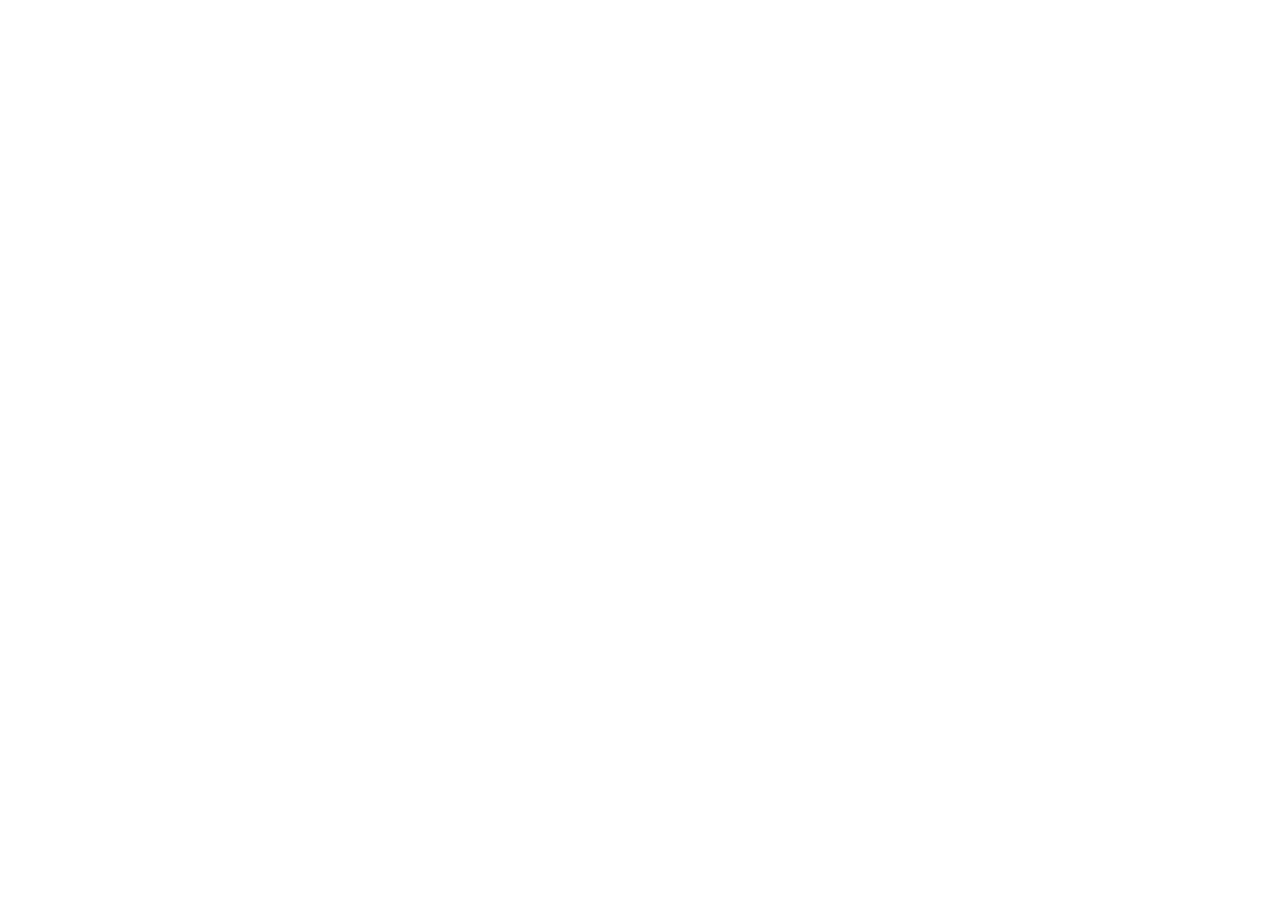
==== index.html @ 9fcc1296 "✨ New Feature:  index criado 👌 IMPROVE: README atualizado" ====
<!DOCTYPE html>
<html lang="pt-br">
<head>
    <meta charset="UTF-8">
    <meta name="viewport" content="width=device-width, initial-scale=1.0">

    <meta name="author" content="João Victor Ribeiro">

    <meta name ="description" content="Portfólio Pessoal do João Victor Ribeiro, 
                desenvolvedor Full Stack especializado em criar experiências 
                digitais incríveis. Conheça meus projetos e entre em contato.">
    
    <meta name="robots" content="index, follow">
   <link rel="icon" type="image/svg+xml" href="./assets/img/favicon.svg">
    <title>Portifolio do João</title>
</head>
<body>
    
</body>
</html>
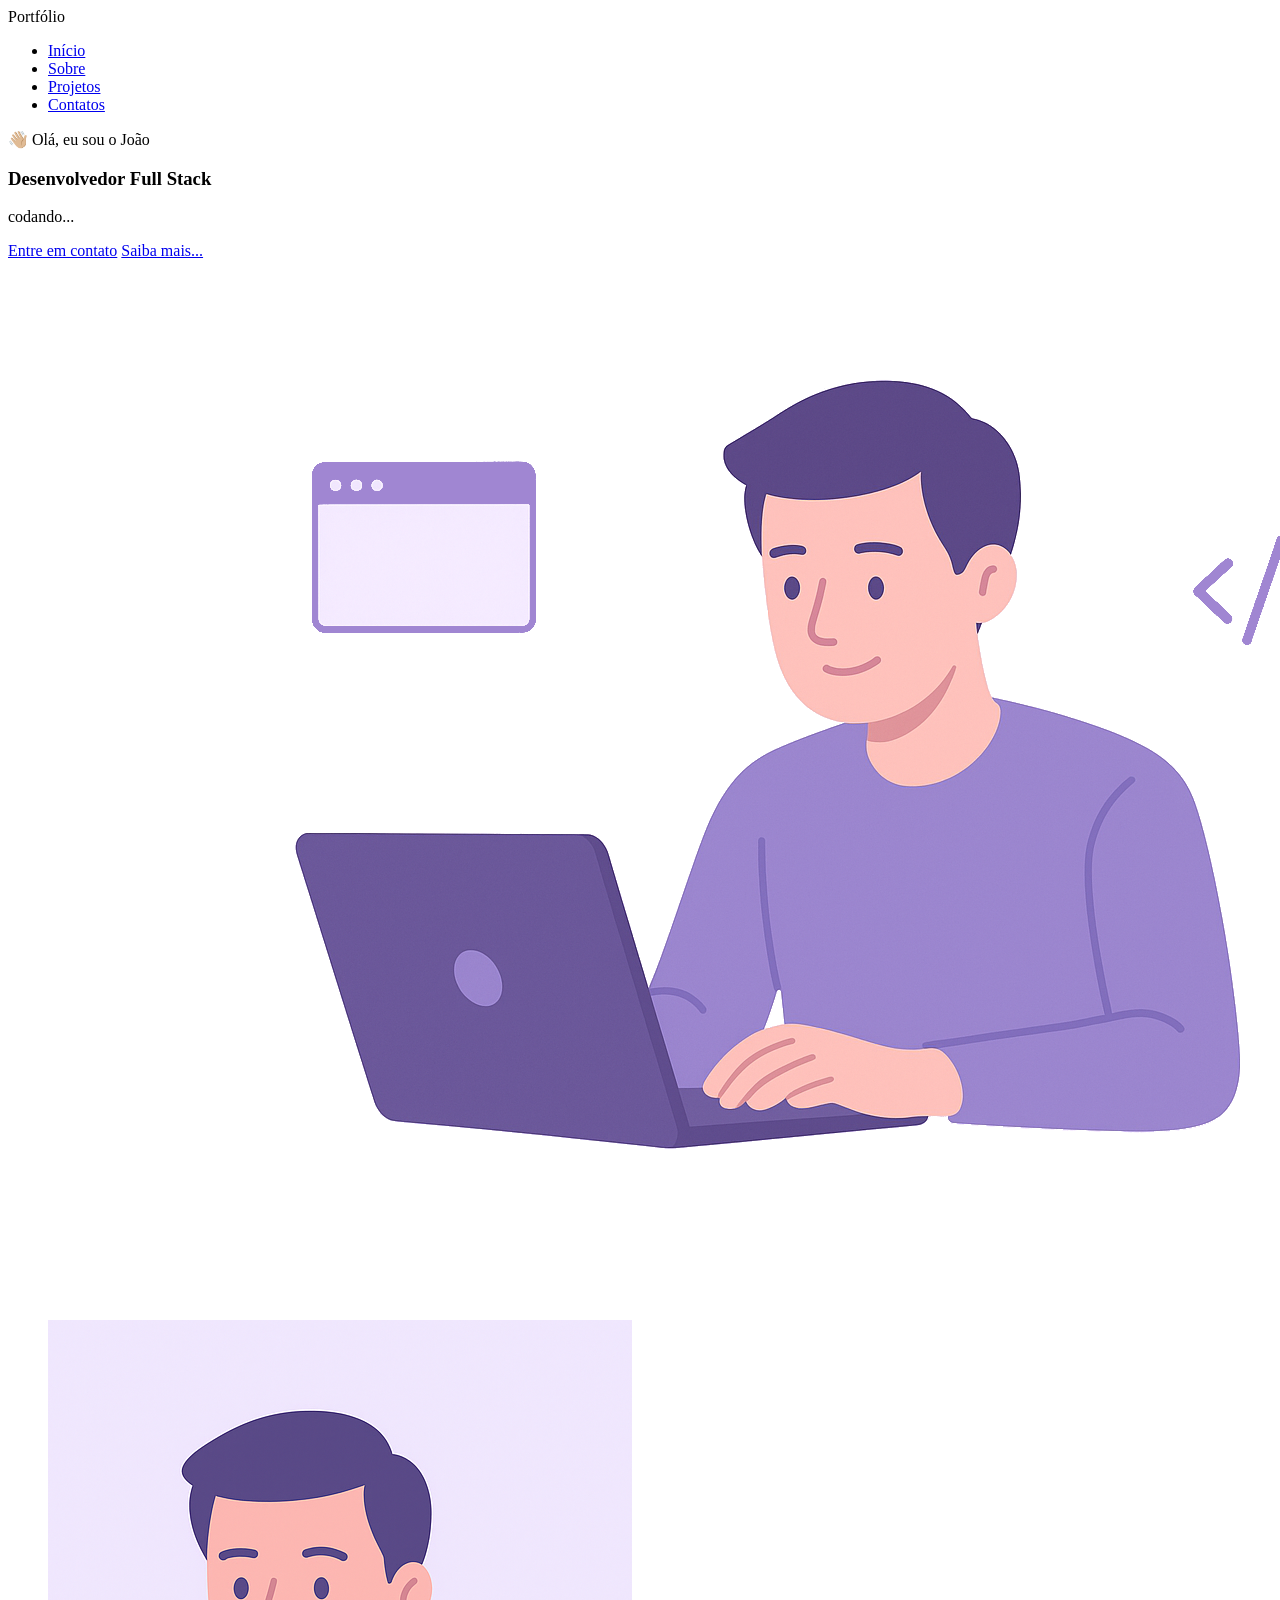
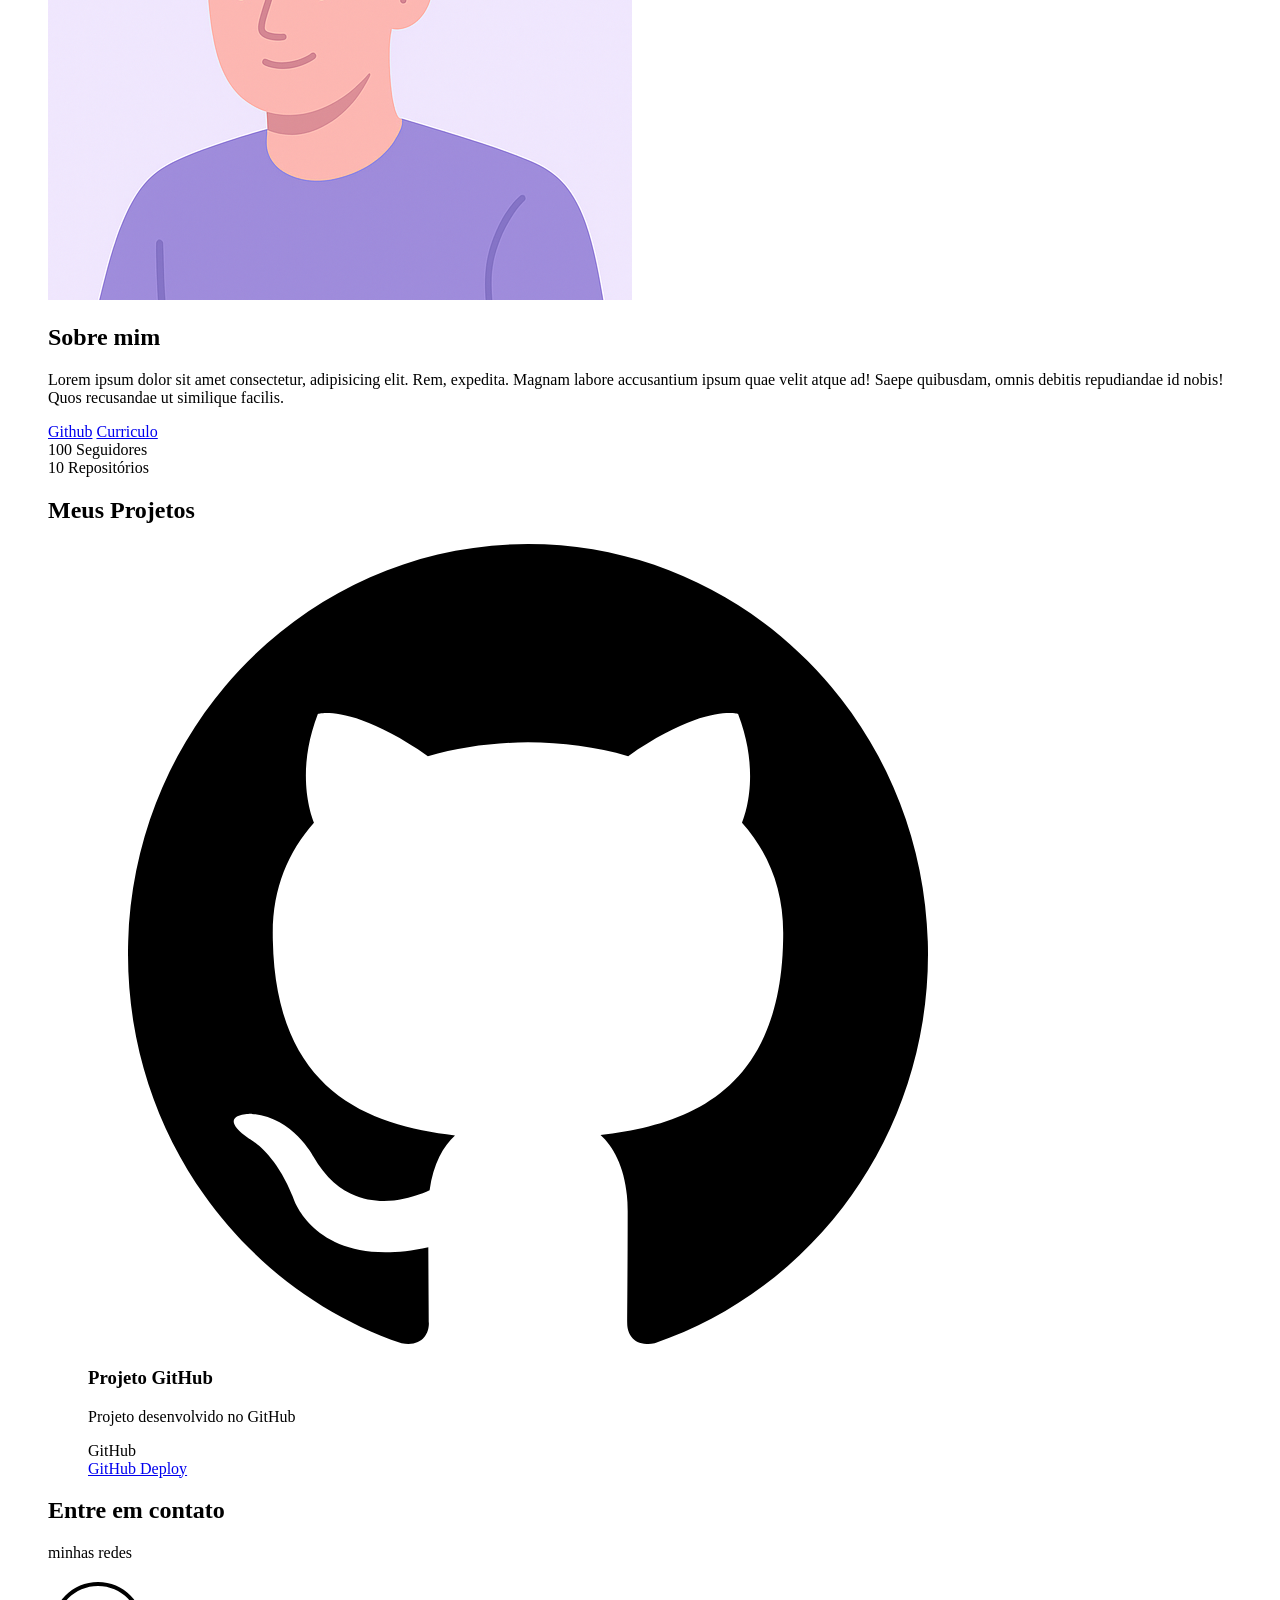
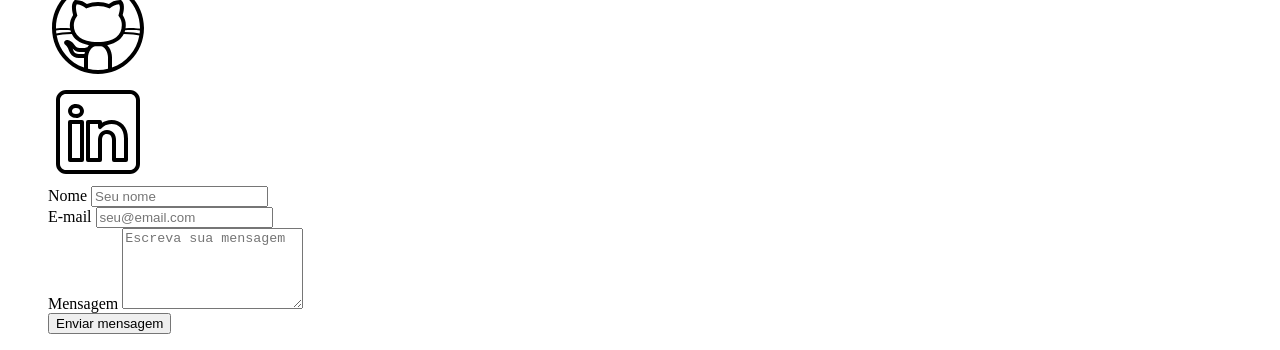
==== commit 49df9f43: ":sparkles: página success criada" ====
--- a/index.html
+++ b/index.html
@@ -1,20 +1,201 @@
 <!DOCTYPE html>
 <html lang="pt-br">
+
 <head>
     <meta charset="UTF-8">
     <meta name="viewport" content="width=device-width, initial-scale=1.0">
 
     <meta name="author" content="João Victor Ribeiro">
 
-    <meta name ="description" content="Portfólio Pessoal do João Victor Ribeiro, 
+    <meta name="description" content="Portfólio Pessoal do João Victor Ribeiro, 
                 desenvolvedor Full Stack especializado em criar experiências 
                 digitais incríveis. Conheça meus projetos e entre em contato.">
-    
+
     <meta name="robots" content="index, follow">
-   <link rel="icon" type="image/svg+xml" href="./assets/img/favicon.svg">
-    <title>Portifolio do João</title>
+    <link rel="icon" type="image/svg+xml" href="./assets/img/favicon.svg">
+    <title>Portfolio do João</title>
 </head>
+
 <body>
-    
+    <!--- Cabeçalho da página-->
+    <header>
+        <div class="menu-content">
+            <a hef="index.html" id="titulo">Portfólio</a>
+            <!--- Menu de navegação-->
+            <nav>
+                <ul class="menu-list">
+                    <li><a href="#hero">Início</a></li>
+                    <li><a href="#about">Sobre</a></li>
+                    <li><a href="#projects">Projetos</a></li>
+                    <li><a href="#contact">Contatos</a></li>
+                </ul>
+
+            </nav>
+        </div>
+
+    </header>
+    <!--- Seção Principal da página-->
+    <main>
+
+        <section id="hero" class="section-container hero-container">
+
+
+            <!--- BOAS VINDAS-->
+            <article>
+                <span>👋🏼 Olá, eu sou o João</span>
+                <h1> Desenvolvedor Full Stack</h1>
+                <p> codando...</p>
+
+                <div class="buttons-container">
+                    <a href="#contact"> Entre em contato</a>
+                    <a href="#about"> Saiba mais...</a>
+                </div>
+            </article>
+
+            <!---- Imagem da Seção Hero-->
+            <figure>
+                <img src="./assets/img/foto_dev_man.svg" alt="Foto do autor do site" class="float-animation">
+            </figure>
+
+        </section>
+
+        <section id="about" class="section-container about-container">
+
+            <!--- Imagem da Seção About-->
+            <figure class="about-image">
+                <img src="./assets/img/avatar_dev_man.svg" alt="Foto perfil do autor do site" </figure>
+
+
+                <!---Conteúdo da Seção about-->
+                <article class="about-content">
+                    <h2> Sobre mim</h2>
+                    <p> Lorem ipsum dolor sit amet consectetur, adipisicing elit. Rem, expedita. Magnam labore
+                        accusantium ipsum quae velit atque ad! Saepe quibusdam, omnis debitis repudiandae id nobis! Quos
+                        recusandae ut similique facilis.</p>
+
+                    <!---Links-->
+                    <div class="about-buttons-data">
+                        <!---Links--->
+                        <div class="buttons-container">
+                            <a href="https://github.com/jvribe" target="_blank" class="botao">Github</a>
+                            <a href="#" target="_blank" class="botao-outline">Curriculo</a>
+                        </div>
+                        <!--- Dados repo GITHUB --->
+                        <div class="data-container">
+                            <!--- numero seguidores-->
+                            <div class="data-item" <span class="data-number">100</span>
+                                <span class="data-label">Seguidores</span>
+                            </div>
+                            <!--- numero repositorios publicos-->
+                            <div class="data-item" <span class="data-number">10</span>
+                                <span class="data-label">Repositórios</span>
+                            </div>
+
+                        </div>
+                </article>
+
+                <!---Projetos--->
+                <section id="projects" class="section-container projects container">
+                    <h2>Meus Projetos</h2>
+
+                    <!-- Swiper Container -->
+                    <div class="swiper projects-swiper">
+                        <div class="swiper-wrapper">
+
+                            <figure class="swiper-slide">
+
+                                <article class="project-card">
+
+                                    <!-- Ícone da Tecnologia padrão do projeto -->
+                                    <figure class="project-image">
+                                        <img src="./assets/icons/languages/github.svg" alt="Ícone do GitHub">
+                                    </figure>
+
+                                    <!-- Conteúdo do Projeto -->
+                                    <div class="project-content">
+
+                                        <h3>Projeto GitHub</h3>
+                                        <p>Projeto desenvolvido no GitHub</p>
+
+                                        <!-- Tags do Projeto -->
+                                        <div class="project-tags">
+                                            <span class="tag">GitHub</span>
+                                        </div>
+
+                                        <!-- Links do Projeto -->
+                                        <div class="project-buttons">
+                                            <a href="#" target="_blank" class="botao botao-sm">
+                                                GitHub
+                                            </a>
+                                            <a href="#" target="_blank" class="botao-outline botao-sm">
+                                                Deploy
+                                            </a>
+                                        </div>
+
+                                    </div>
+
+                                </article>
+
+                        </div>
+
+                    </div>
+
+                    <!-- Botões de Navegação -->
+                    <div class="swiper-button-next"></div>
+                    <div class="swiper-button-prev"></div>
+
+                    <!-- Paginação -->
+                    <div class="swiper-pagination"></div>
+
+                    </div>
+                </section>
+                <!---Seção de contato--->
+                <section id="contact" class="section-container contact-container">
+                    <!---Redes Sociais--->
+                    <article class="contact-info">
+                        <h2>Entre em contato</h2>
+                        <p>minhas redes</p>
+                        <!---Links paras as redes--->
+                        <div class="social-container">
+                        <a href="https://github.com/jvribe" target="blank" class="social-icon" aria-label="Github">
+                            <img
+                            src="./assets/icons/social/github.svg"
+                            alt="Link para o GitHub"
+                            >
+                        </a>
+                        </div>
+                         <div class="social-container">
+                        <a href="https://linkedin.com/in/ribeirojv" target="blank" class="social-icon" aria-label="Linkedin">
+                            <img
+                            src="./assets/icons/social/linkedin.svg"
+                            alt="Link para o LinkedIn"
+                            >
+                        </a>
+                        </div>
+                    </article>
+
+                    <!---Formulario Contato-->
+                    <form id="formulario" action="#" method="post" class="contact-form">
+                        <div class="form-field">
+                            <label for="nome">Nome</label>
+                            <input type="text" id="nome" name="nome" placeholder="Seu nome" required>
+                        </div>
+                        <div class="form-field">
+                            <label for="email">E-mail</label>
+                            <input type="email" id="email" name="email" placeholder="seu@email.com" required>
+                        </div>
+                        <div class="form-field">
+                            <label for="mensagem">Mensagem</label>
+                            <textarea id="mensagem" name="mensagem" rows="5" placeholder="Escreva sua mensagem" required></textarea>
+                        </div>
+                        <button type="submit" class="botao">Enviar mensagem</button>
+                    </form>
+                </section>
+    </main>
+
+    <footer>
+
+    </footer>
 </body>
+
 </html>
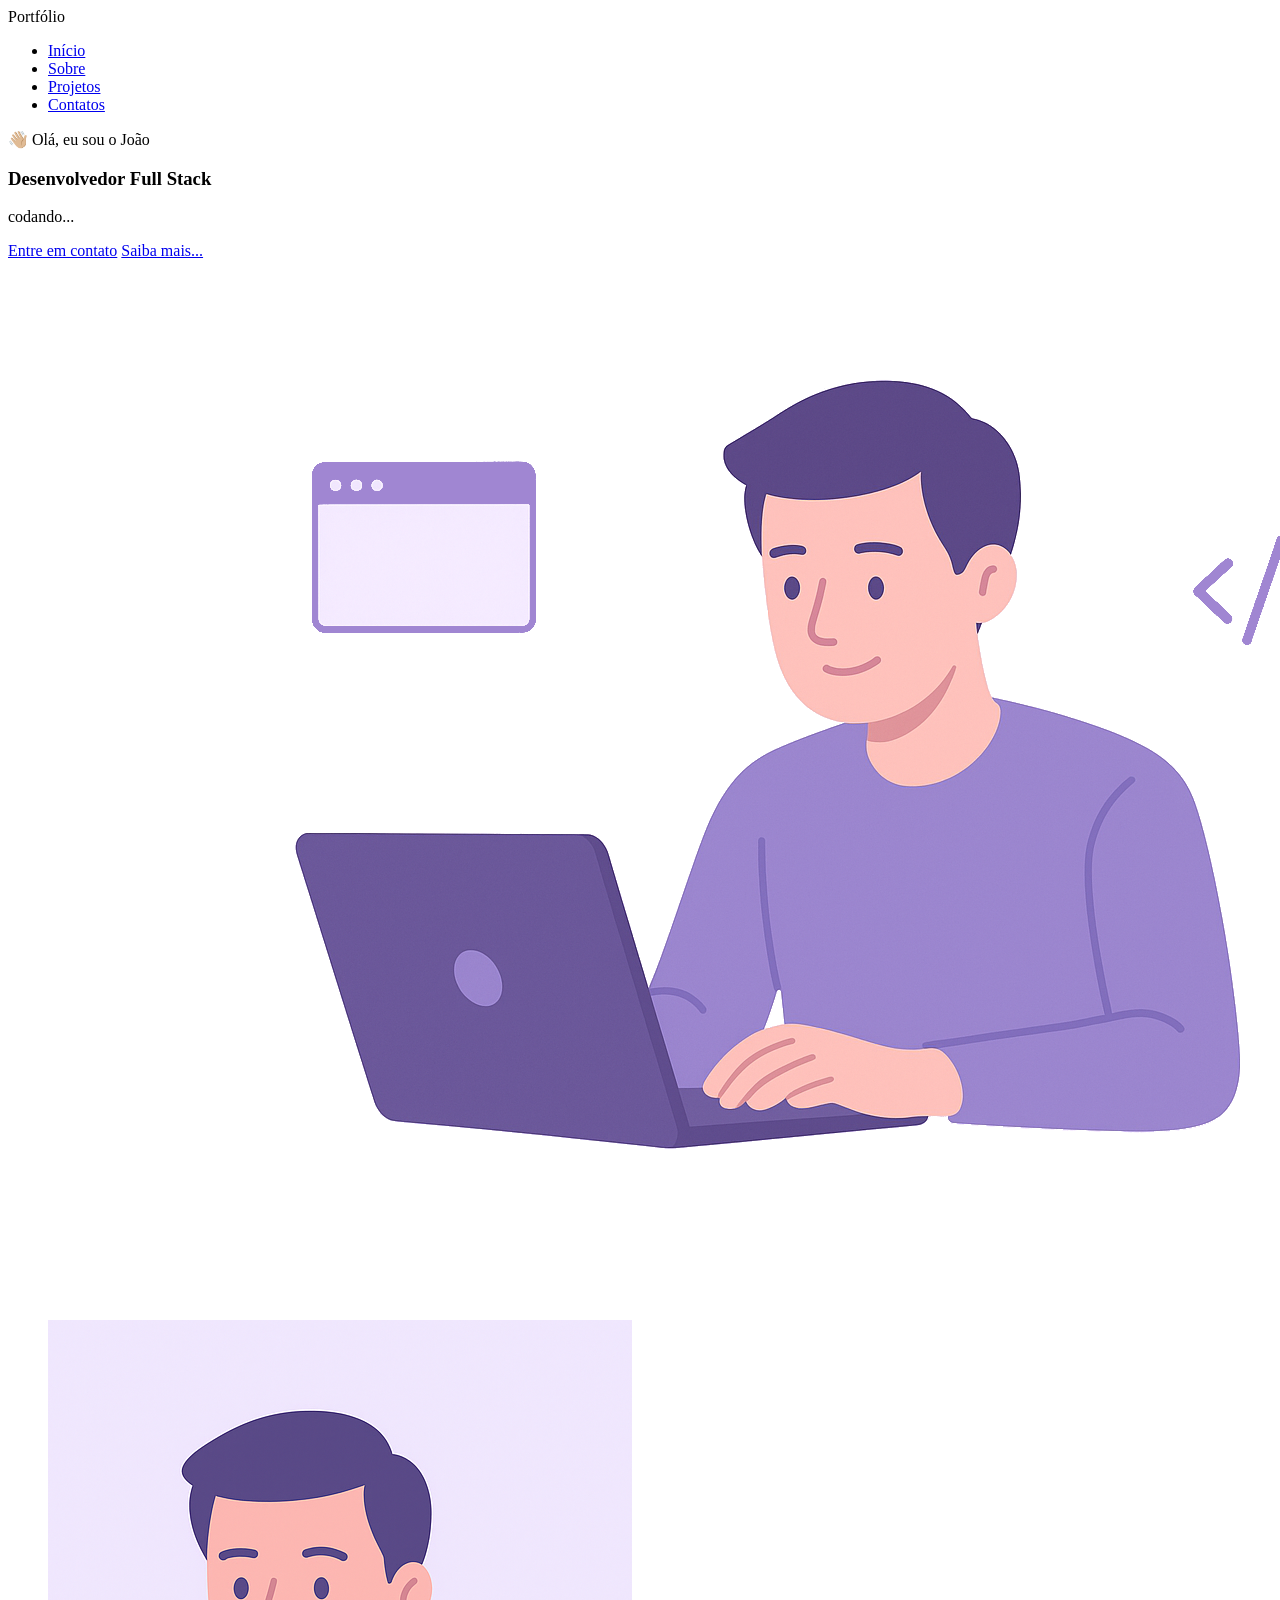
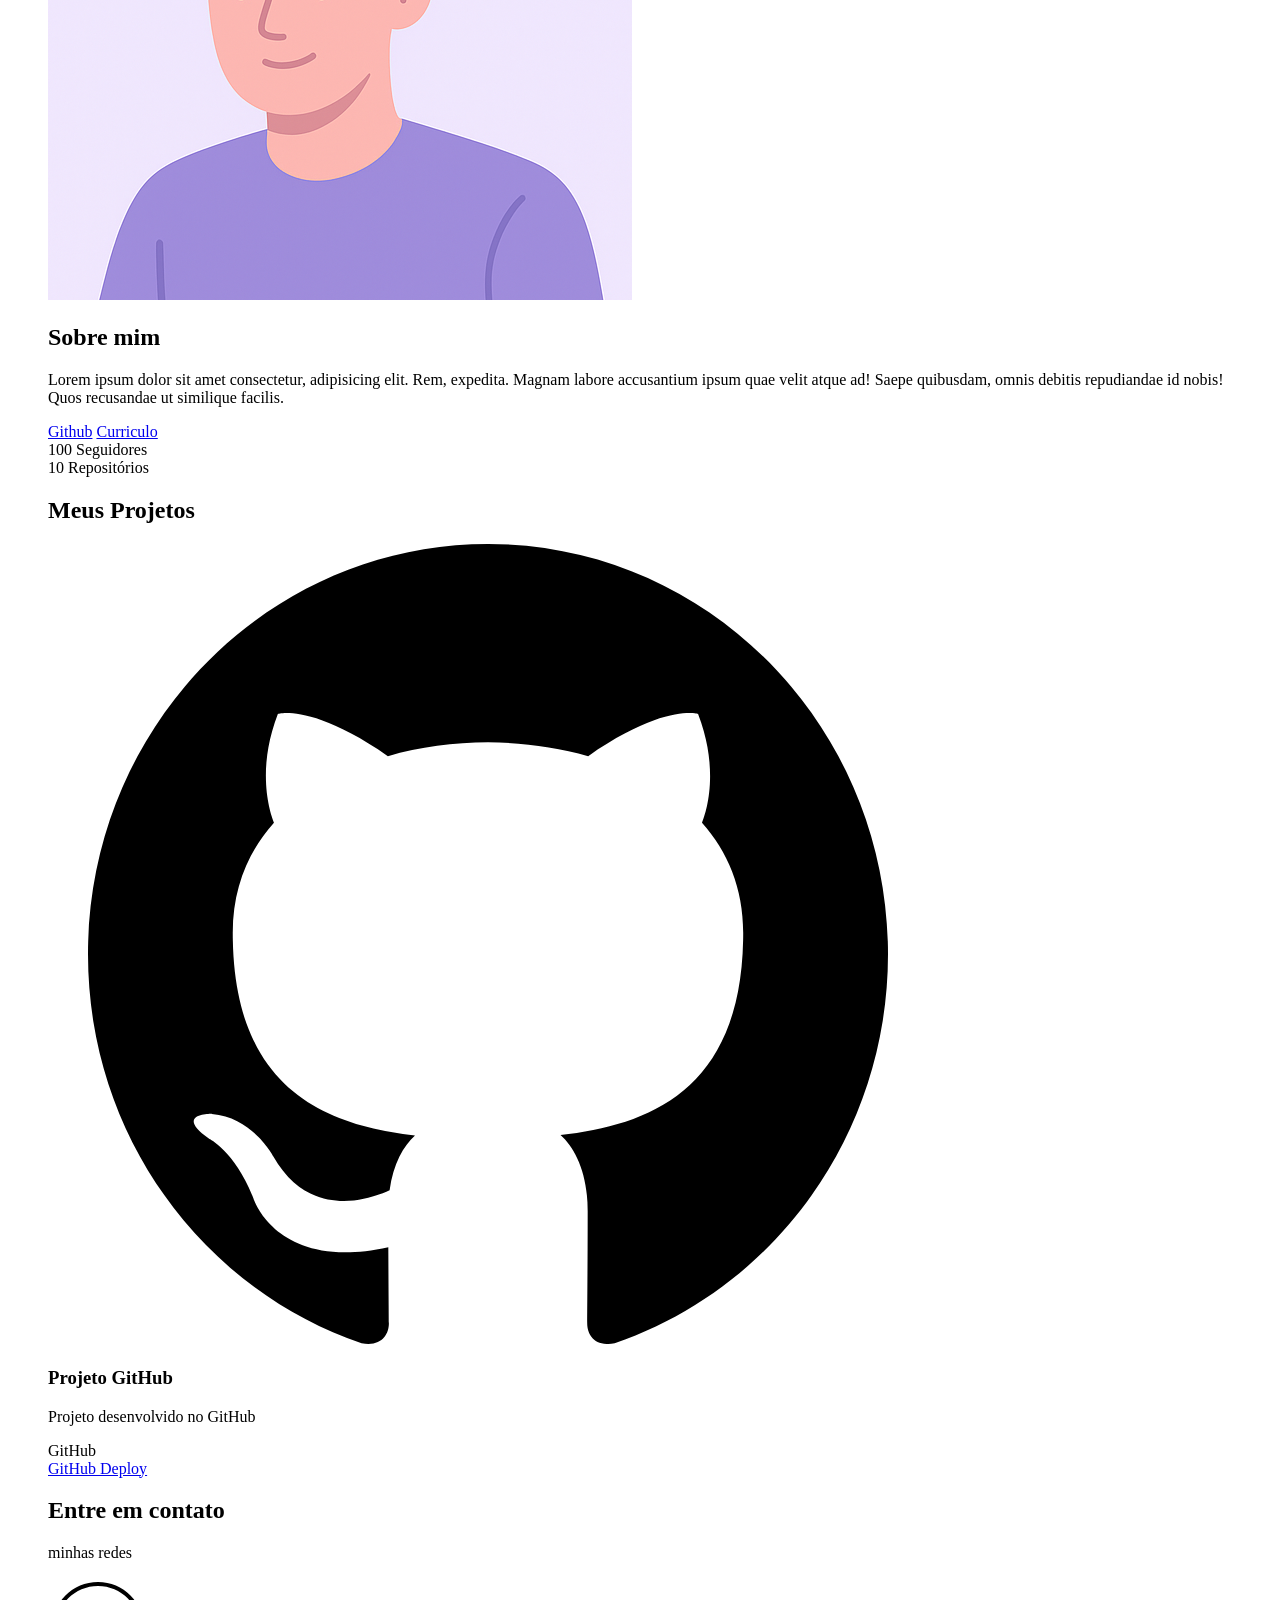
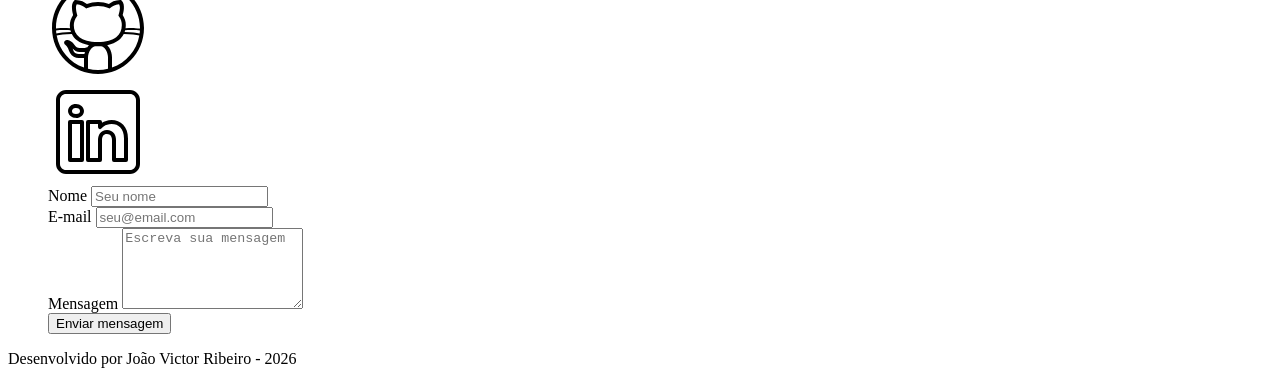
==== commit bc774044: ":sparkles: html" ====
--- a/index.html
+++ b/index.html
@@ -102,7 +102,7 @@
                     <div class="swiper projects-swiper">
                         <div class="swiper-wrapper">
 
-                            <figure class="swiper-slide">
+                            <div class="swiper-slide">
 
                                 <article class="project-card">
 
@@ -157,20 +157,15 @@
                         <p>minhas redes</p>
                         <!---Links paras as redes--->
                         <div class="social-container">
-                        <a href="https://github.com/jvribe" target="blank" class="social-icon" aria-label="Github">
-                            <img
-                            src="./assets/icons/social/github.svg"
-                            alt="Link para o GitHub"
-                            >
-                        </a>
+                            <a href="https://github.com/jvribe" target="blank" class="social-icon" aria-label="Github">
+                                <img src="./assets/icons/social/github.svg" alt="Link para o GitHub">
+                            </a>
                         </div>
-                         <div class="social-container">
-                        <a href="https://linkedin.com/in/ribeirojv" target="blank" class="social-icon" aria-label="Linkedin">
-                            <img
-                            src="./assets/icons/social/linkedin.svg"
-                            alt="Link para o LinkedIn"
-                            >
-                        </a>
+                        <div class="social-container">
+                            <a href="https://linkedin.com/in/ribeirojv" target="blank" class="social-icon"
+                                aria-label="Linkedin">
+                                <img src="./assets/icons/social/linkedin.svg" alt="Link para o LinkedIn">
+                            </a>
                         </div>
                     </article>
 
@@ -186,7 +181,8 @@
                         </div>
                         <div class="form-field">
                             <label for="mensagem">Mensagem</label>
-                            <textarea id="mensagem" name="mensagem" rows="5" placeholder="Escreva sua mensagem" required></textarea>
+                            <textarea id="mensagem" name="mensagem" rows="5" placeholder="Escreva sua mensagem"
+                                required></textarea>
                         </div>
                         <button type="submit" class="botao">Enviar mensagem</button>
                     </form>
@@ -194,7 +190,8 @@
     </main>
 
     <footer>
-
+        Desenvolvido por João Victor Ribeiro - 2026
+    </footer>
     </footer>
 </body>
 
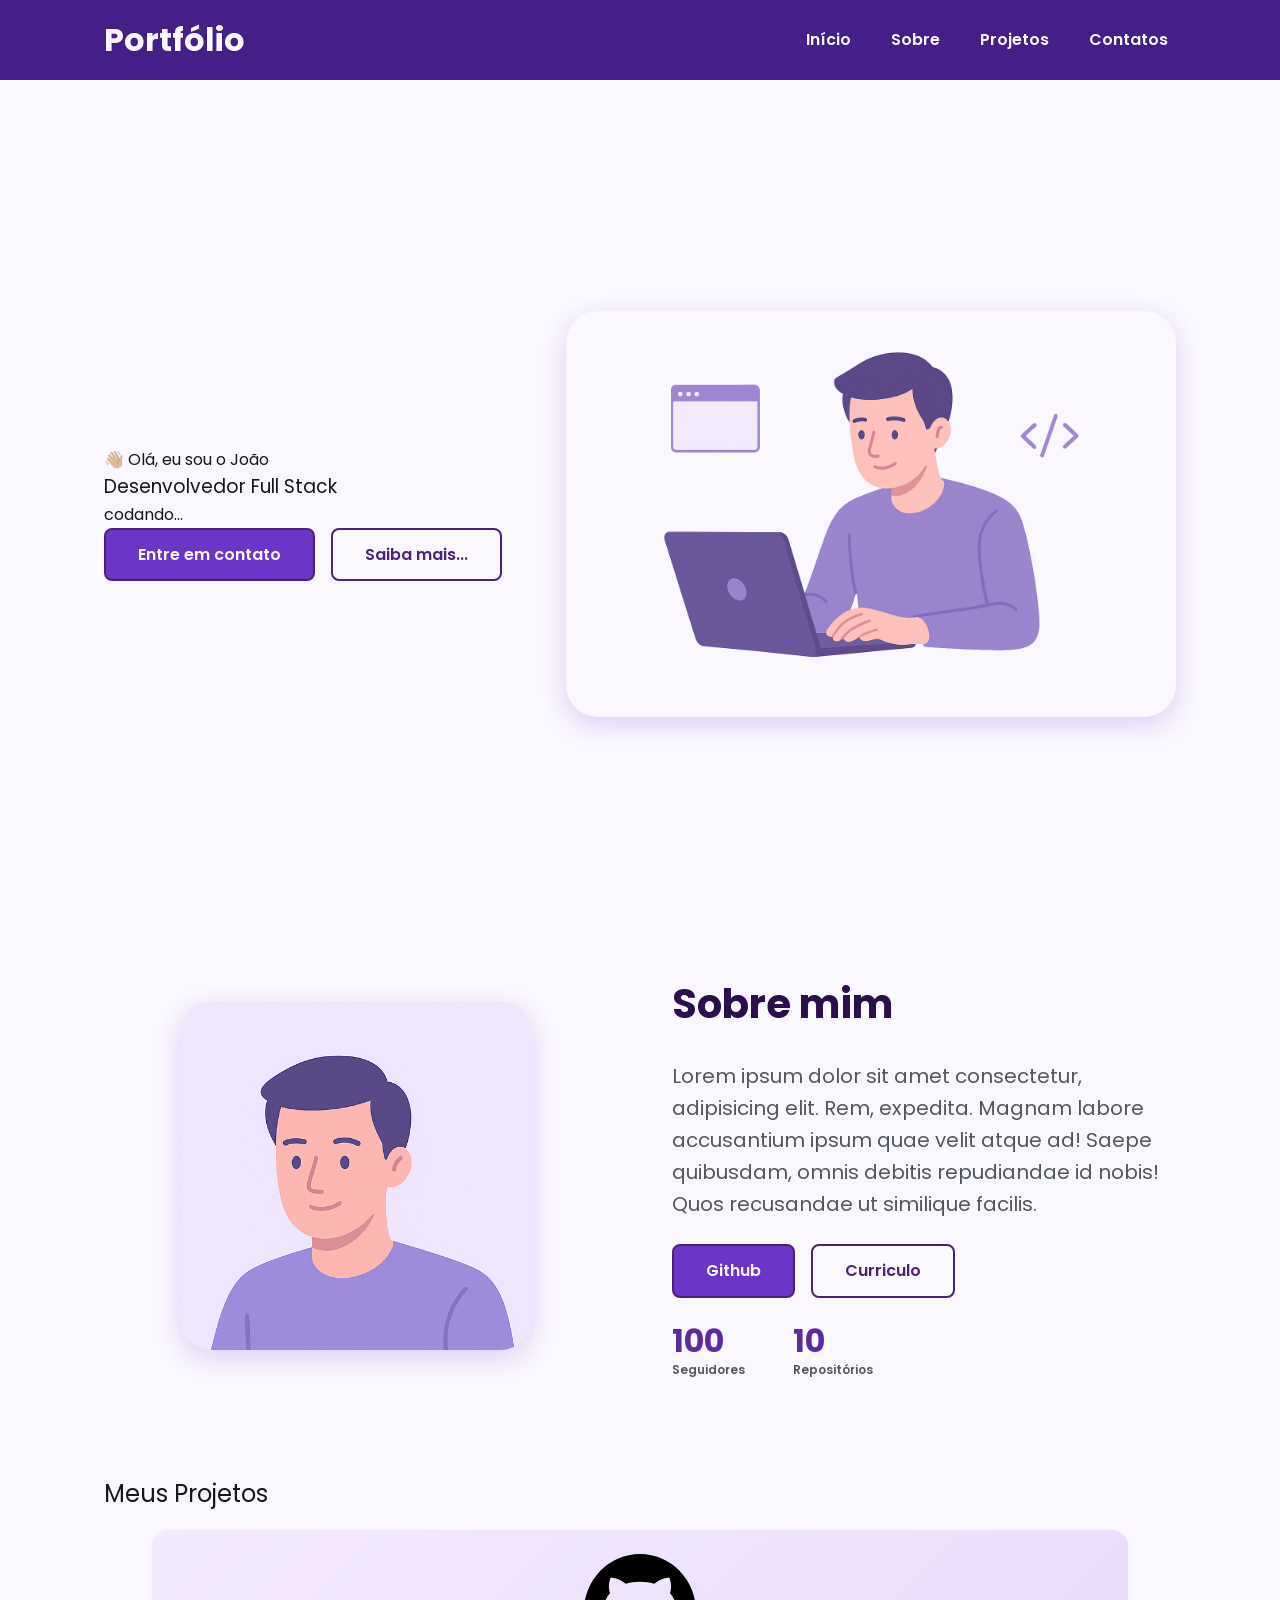
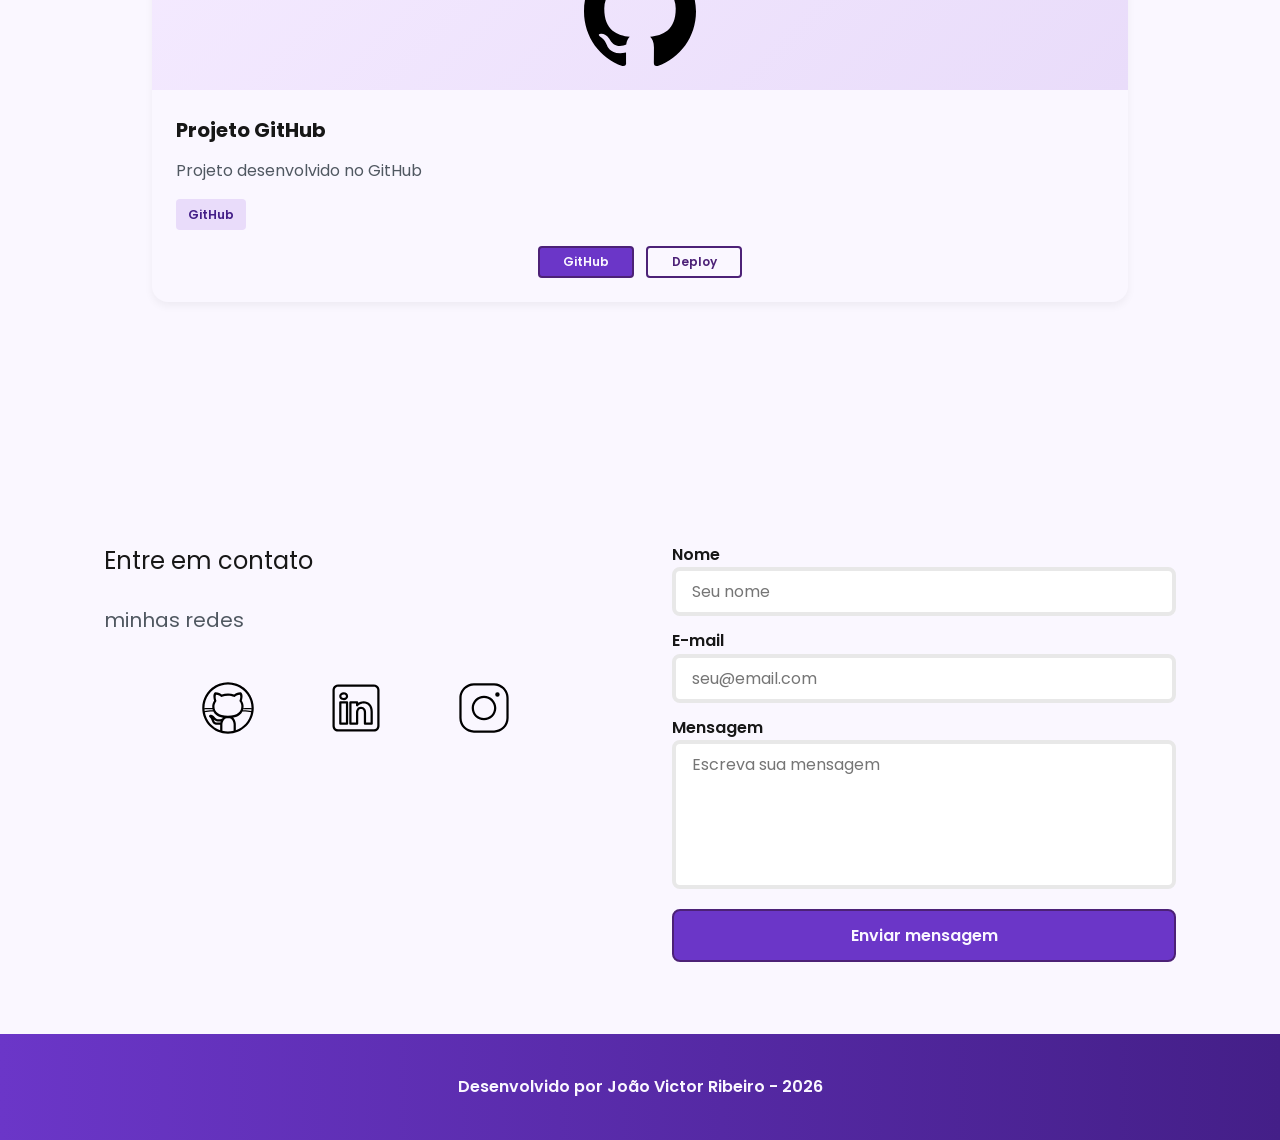
==== commit b2ca14f8: ":sparkles: CSS feito" ====
--- a/index.html
+++ b/index.html
@@ -2,7 +2,14 @@
 <html lang="pt-br">
 
 <head>
-    <meta charset="UTF-8">
+    <!-- Fontes do Google -->
+<link rel="preconnect" href="https://fonts.googleapis.com">
+<link rel="preconnect" href="https://fonts.gstatic.com" crossorigin>
+ 
+  <!-- Fonte do Google - Poppins -->
+<link href="https://fonts.googleapis.com/css2?family=Poppins&display=swap" rel="stylesheet">
+   
+<meta charset="UTF-8">
     <meta name="viewport" content="width=device-width, initial-scale=1.0">
 
     <meta name="author" content="João Victor Ribeiro">
@@ -13,6 +20,9 @@
 
     <meta name="robots" content="index, follow">
     <link rel="icon" type="image/svg+xml" href="./assets/img/favicon.svg">
+   
+   <!---Css principal --->
+   <link rel="stylesheet" href="./assets/css/styles.css">
     <title>Portfolio do João</title>
 </head>
 
@@ -20,7 +30,7 @@
     <!--- Cabeçalho da página-->
     <header>
         <div class="menu-content">
-            <a hef="index.html" id="titulo">Portfólio</a>
+            <a href="index.html" id="titulo">Portfólio</a>
             <!--- Menu de navegação-->
             <nav>
                 <ul class="menu-list">
@@ -47,13 +57,13 @@
                 <p> codando...</p>
 
                 <div class="buttons-container">
-                    <a href="#contact"> Entre em contato</a>
-                    <a href="#about"> Saiba mais...</a>
+                    <a href="#contact" class="botao"> Entre em contato</a>
+                    <a href="#about" class="botao-outline"> Saiba mais...</a>
                 </div>
             </article>
 
             <!---- Imagem da Seção Hero-->
-            <figure>
+            <figure class="hero-image">
                 <img src="./assets/img/foto_dev_man.svg" alt="Foto do autor do site" class="float-animation">
             </figure>
 
@@ -63,7 +73,8 @@
 
             <!--- Imagem da Seção About-->
             <figure class="about-image">
-                <img src="./assets/img/avatar_dev_man.svg" alt="Foto perfil do autor do site" </figure>
+                <img src="./assets/img/avatar_dev_man.svg" alt="Foto perfil do autor do site">
+            </figure>
 
 
                 <!---Conteúdo da Seção about-->
@@ -76,24 +87,24 @@
                     <!---Links-->
                     <div class="about-buttons-data">
                         <!---Links--->
-                        <div class="buttons-container">
+                        <div class="buttons-container" >
                             <a href="https://github.com/jvribe" target="_blank" class="botao">Github</a>
                             <a href="#" target="_blank" class="botao-outline">Curriculo</a>
                         </div>
                         <!--- Dados repo GITHUB --->
                         <div class="data-container">
                             <!--- numero seguidores-->
-                            <div class="data-item" <span class="data-number">100</span>
+                            <div class="data-item"> <span class="data-number">100</span>
                                 <span class="data-label">Seguidores</span>
                             </div>
                             <!--- numero repositorios publicos-->
-                            <div class="data-item" <span class="data-number">10</span>
+                            <div class="data-item"> <span class="data-number">10</span>
                                 <span class="data-label">Repositórios</span>
                             </div>
 
                         </div>
                 </article>
-
+</section>
                 <!---Projetos--->
                 <section id="projects" class="section-container projects container">
                     <h2>Meus Projetos</h2>
@@ -102,7 +113,7 @@
                     <div class="swiper projects-swiper">
                         <div class="swiper-wrapper">
 
-                            <div class="swiper-slide">
+                            <figure class="swiper-slide"> </figure>
 
                                 <article class="project-card">
 
@@ -150,7 +161,7 @@
                     </div>
                 </section>
                 <!---Seção de contato--->
-                <section id="contact" class="section-container contact-container">
+                <section id="contacts" class="section-container contact-container">
                     <!---Redes Sociais--->
                     <article class="contact-info">
                         <h2>Entre em contato</h2>
@@ -160,12 +171,16 @@
                             <a href="https://github.com/jvribe" target="blank" class="social-icon" aria-label="Github">
                                 <img src="./assets/icons/social/github.svg" alt="Link para o GitHub">
                             </a>
-                        </div>
                         <div class="social-container">
                             <a href="https://linkedin.com/in/ribeirojv" target="blank" class="social-icon"
                                 aria-label="Linkedin">
                                 <img src="./assets/icons/social/linkedin.svg" alt="Link para o LinkedIn">
                             </a>
+                            <div class="social-container">
+                            <a href="https://instagram.com/" target="blank" class="social-icon"
+                                aria-label="Linkedin">
+                                <img src="./assets/icons/social/instagram.svg" alt="Link para o Instagram">
+                            </a>
                         </div>
                     </article>
 
@@ -192,7 +207,6 @@
     <footer>
         Desenvolvido por João Victor Ribeiro - 2026
     </footer>
-    </footer>
 </body>
 
 </html>
--- a/assets/css/styles.css
+++ b/assets/css/styles.css
@@ -0,0 +1,677 @@
+* {
+margin: 0;
+padding: 0; 
+box-sizing: border-box;
+font-family: 'Poppins', sans-serif;
+font-weight: 400;
+text-decoration: none;
+outline: none;
+}
+
+/* Variáveis */
+:root {
+    /* Paleta de Cores - Purple */
+    --purple-50: #f4eaff;
+    --purple-100: #e9dcfa;
+    --purple-200: #cdb3f0;
+    --purple-300: #b186e5;
+    --purple-400: #9460db;
+    --purple-500: #6b36c8;
+    --purple-600: #5b2ca0;
+    --purple-700: #4c2177;
+    --purple-800: #441f88;
+    --purple-900: #2a0e4d;
+    --purple-950: #1a0730;
+ 
+    /* Cores Neutras */
+    --gray-200: #e8e8e8;
+    --gray-400: #505861;
+    --black: #171717;
+    --white: #FAF7FF;
+ 
+    /* Cores de Estado */
+    --error: #e63946;
+ 
+    /* Sombras */
+    --shadow-sm: 0 0.25rem 0.5rem rgba(0, 0, 0, 0.05);
+    --shadow-md: 0 0.25rem 0.75rem rgba(107, 54, 200, 0.3);
+    --shadow-lg: 0 0.5rem 1.5rem rgba(107, 54, 200, 0.2);
+ 
+    /* Espaçamentos */
+    --spacing-xs: 0.5rem;
+    --spacing-sm: 1rem;
+    --spacing-md: 1.5rem;
+    --spacing-lg: 2rem;
+    --spacing-xl: 3rem;
+    --spacing-2xl: 4rem;
+ 
+    /* Tamanhos de Fonte */
+    --text-sm: 0.75rem;
+    --text-base: 1rem;
+    --text-lg: 1.25rem;
+    --text-xl: 1.5rem;
+    --text-2xl: 2rem;
+    --text-3xl: 2.5rem;
+ 
+    /* Border Radius */
+    --radius-sm: 0.25rem;
+    --radius-md: 0.5rem;
+    --radius-lg: 1rem;
+    --radius-xl: 2rem;
+    --radius-full: 50%;
+ 
+    /* Animação Padrão */
+    --transition-default: all 0.3s ease;
+}
+
+html {
+    scroll-behavior: smooth;
+}
+
+body {
+    display: flex;
+    flex-direction: column;
+    min-height: 100vh;
+    background-color: var(--white);
+    color: var(--black);
+    font-size: var(--text-base);
+    line-height: 1.6;
+}
+
+main {
+    flex: 1;
+    padding: var(--spacing-md);
+}
+
+.section-container {
+    max-width: 70rem;
+    margin: 0 auto;
+    padding: var(--spacing-xl) var(--spacing-md);
+    scroll-margin-top: 6rem;
+}
+
+.buttons-container {
+    display: flex;
+    gap: var(--spacing-sm);
+}
+
+.botao,
+.botao-outline {
+    display: inline-block;
+    padding: 0.75rem 2rem;
+    border: 0.15rem solid transparent;
+    border-radius: var(--radius-md);
+    font-size: var(--text-base);
+    font-weight: 600;
+    text-align: center;
+    cursor: pointer;
+    transition: var(--transition-default);
+}
+
+.botao {
+    border-color: var(--purple-700);
+    background-color: var(--purple-500);
+    color: var(--white);
+}
+
+.botao:hover {
+    border-color: var(--purple-800);
+    background-color: var(--purple-700);
+    box-shadow: var(--shadow-md);
+    transform: translateY(-0.25rem);
+}
+
+.botao-outline {
+    border-color: var(--purple-700);
+    background-color: transparent;
+    color: var(--purple-700);
+}
+
+.botao-outline:hover {
+    border-color: var(--purple-700);
+    background-color: var(--purple-500);
+    color: var(--white);
+    transform: translateY(-0.25rem);
+}
+
+/* Botões pequenos - Card Projetos */
+ 
+.botao.botao-sm,
+.botao-outline.botao-sm {
+  min-width: 6rem;
+  padding: 0.25rem var(--spacing-sm);
+  border-width: 0.125rem;
+  border-radius: 0.25rem;
+  font-size: var(--text-sm);
+}
+
+header{
+   position: sticky;
+   top: 0;
+   z-index: 1000;
+   width: 100%;
+   height: 5rem;
+   border-bottom: var (--spacing-xs) solid var(--gray-200);
+   box-shadow: var(--purple-800);
+   background-color: var(--purple-800);
+}
+
+header a {
+    color: var(--white);
+    transition: color 0.3s ease;
+    font-weight: 600;
+}
+
+header a:hover {
+    color: var(--purple-100);
+}
+
+#titulo {
+    font-size: var(--text-2xl);
+    font-weight: 700;
+}
+
+.menu-content {
+    display: flex;
+    justify-content: space-between;
+    align-items: center;
+    max-width: 70rem;
+    height: 100%;
+    margin: 0 auto;
+    padding: 0 var(--spacing-md);
+}
+
+.menu-list {
+    display: flex;
+    gap: var(--spacing-md);
+    list-style: none;
+}
+
+.menu-list a {
+    padding: var(--spacing-xs);
+}
+
+/* Seção Hero*/
+.hero-container {
+    display: flex;
+    align-items: center;
+    gap: var(--spacing-2xl);
+    min-height: calc(100vh - 5rem);
+}
+
+.hero-content {
+    display: flex;
+    flex: 1;
+    flex-direction: column;
+    gap: var(--spacing-md);
+}
+
+.hero-content span {
+    font-size: var(--text-xl);
+    font-weight: 700;
+}
+
+.hero-content h1 {
+    font-size: var(--text-3xl);
+    font-weight: 700;
+}
+
+/* configura todos os parágrafos */
+.hero-content p, 
+.about-content p,
+.contact-info p {
+    font-size: var(--text-lg);
+    color: var(--gray-400);
+}
+
+.hero-image {
+    flex: 1;
+    display: flex;
+    justify-content: center;
+}
+
+.hero-image img {
+    width: 100%;
+    max-width: 100%;
+    border-radius: var(--radius-xl);
+    box-shadow: var(--shadow-lg);
+}
+
+/* Animação Flutuante */
+@keyframes float {
+  0%,
+  100% {
+    transform: translateY(0);
+  }
+ 
+  50% {
+    transform: translateY(-1.25rem);
+  }
+ 
+}
+ 
+/* Usa animação */
+.float-animation {
+  animation: float 3s ease-in-out infinite;
+}
+
+/* Seção About */
+
+/* Seção About */
+
+.about-container {
+    display: flex;
+    flex-direction: row;
+    align-items: center;
+    gap: var(--spacing-2xl);
+}
+
+/* Imagem de perfil */
+.about-image {
+    flex: 1;
+    display: flex;
+    justify-content: center;
+    align-items: center;
+}
+
+.about-image img {
+    width: 100%;
+    max-width: 22rem;
+    height: auto;
+    border-radius: var(--radius-xl);
+    box-shadow: var(--shadow-lg);
+    background-color: var(--purple-50);
+}
+
+/* Conteúdo de Texto */
+.about-content {
+    flex: 1;
+    display: flex;
+    align-items: flex-start;
+    flex-direction: column;
+    gap: var(--spacing-md);
+}
+
+.about-content h2 {
+    font-size: var(--text-3xl);
+    font-weight: 700;
+    color: var(--purple-900);
+}
+
+/* Container de Botões + Estatísticas */
+.about-buttons-data {
+    display: flex;
+    flex-direction: column;
+    gap: var(--spacing-md);
+    width: 100%;
+}
+
+/* Estatísticas do GitHub (Seguidores / Repositórios) */
+.data-container {
+    display: flex;
+    gap: var(--spacing-xl);
+}
+
+.data-item {
+    display: flex;
+    flex-direction: column;
+}
+
+.data-number {
+    font-size: var(--text-2xl);
+    font-weight: 700;
+    color: var(--purple-600);
+    line-height: 1.2;
+}
+
+.data-label {
+    font-size: var(--text-sm);
+    color: var(--gray-400);
+    font-weight: 600;
+}
+
+/* Responsividade (Telas menores) */
+@media (max-width: 768px) {
+    .about-container {
+        flex-direction: column;
+        text-align: center;
+    }
+
+    .about-buttons-data {
+        align-items: center;
+    }
+
+    .data-container {
+        justify-content: center;
+    }
+}
+
+/* projects */
+
+.projects-container {
+    scroll-margin-top: 3rem;
+    margin: var(--spacing-2xl) auto;
+    text-align: center;
+}
+
+.projects-swiper {
+   position: relative;
+   width: 100%;
+   padding: var(--spacing-sm) var(--spacing-xl) var(--spacing-xl);
+   overflow: hidden;
+}
+
+/* cards projects */
+
+.project-card {
+    display: flex;
+    flex-direction: column;
+    width: 100%;
+    height: 100%;
+    border: 0.15rem solid var(--grey-200);
+    border-radius: var(--radius-lg);
+    background-color: var(--white);
+    box-shadow: var(--shadow-sm);
+    overflow: hidden;
+    transition: var(--transition-default);
+}
+
+.project-card:hover {
+    box-shadow: var(--shadow-lg);
+}
+
+.project-image {
+    display: flex;
+    justify-content: center;
+    align-items: center;
+    width: 100%;
+    height: 10rem;
+    background: linear-gradient(135deg, var(--purple-50) 0%, var(--purple-100) 100%);
+}
+
+.project-image img {
+    width: 75%;
+    height: 75%;
+    max-width: 7rem;
+    max-height: 7rem;
+    object-fit: contain;
+    transition: transform 0.3s ease;
+}
+
+.project-content {
+    display: flex;
+    flex-direction: column;
+    justify-content: space-between;
+    text-align: left;
+    flex: 1;
+    padding: var(--spacing-md);
+}
+
+.project-content h3 {
+    font-size: var(--text-lg);
+    font-weight: 700;
+    margin-bottom: 0.75rem;
+}
+
+.project-content p {
+    flex: 1;
+    font-size: var(--text-base);
+    color: var(--gray-400);
+    margin-bottom: var(--spacing-sm);
+}
+
+.project-tags {
+    display: flex;
+    flex-wrap: wrap;
+    gap: var(--spacing-xs);
+}
+
+.tag {
+    padding: 0.375rem 0.75rem;
+    border-radius: var(--radius-sm);
+    background-color: var(--purple-100);
+    font-size: var(--text-sm);
+    font-weight: 600;
+    color: var(--purple-800);
+}
+
+.project-buttons {
+    display: flex;
+    justify-content: center;
+    align-items: center;
+    gap: 0.75rem;
+    margin-top: var(--spacing-sm);
+}
+
+/* Configuração do Swiper */
+ 
+.swiper-wrapper {
+
+    align-items: stretch;
+
+}
+ 
+.swiper-slide {
+
+    display: flex;
+
+    height: auto;
+
+}
+ 
+/* Botões do Swiper (navegação) */
+
+.swiper-button-next,
+
+.swiper-button-prev {
+
+    width: 3rem;
+
+    height: 3rem;
+
+}
+ 
+.swiper-button-next:after,
+
+.swiper-button-prev:after {
+
+    font-size: var(--text-lg);
+
+    color: var(--purple-500);
+
+}
+ 
+.swiper-button-next:hover:after,
+
+.swiper-button-prev:hover:after {
+
+    color: var(--purple-800);
+
+}
+ 
+/* Indicadores de paginação */
+
+.swiper-pagination-bullet {
+
+    width: 0.75rem;
+
+    height: 0.75rem;
+
+    background-color: var(--gray-200);
+
+    opacity: 1;
+
+}
+ 
+.swiper-pagination-bullet-active {
+
+    width: var(--spacing-lg);
+
+    border-radius: var(--radius-sm);
+
+    background-color: var(--purple-500);
+
+}
+ 
+.contact-container {
+    display:grid;
+    grid-template-columns: 1fr 1fr;
+    gap: var(--spacing-2xl);
+}
+
+.contact-info h2 {
+    margin-bottom: var(--spacing-md);
+}
+
+.contact-info p {
+    margin-bottom: var(--spacing-lg);
+}
+
+.social-container {
+    display: flex;
+    justify-content: center;
+    gap: var(--spacing-xl);
+}
+
+.social-icon {
+    width: 5rem;
+    height: 5rem;
+    padding: 0.75rem;
+    border-radius: var(--radius-md);
+    transition: var(--transition-default);
+}
+
+.social-icon img {
+    width: 100%;
+    filter: brightness(0) saturate(100%);
+    transition: filter 0.3s ease;
+}
+
+.social-icon img:hover {
+
+  filter: brightness(0) 
+          saturate(100%) 
+          invert(42%) 
+          sepia(93%) 
+          saturate(1352%) 
+          hue-rotate(243deg) 
+          brightness(79%) 
+          contrast(91%);
+
+}
+
+/* formulário */
+
+form {
+    display: flex;
+    flex-direction: column;
+    gap: 0.75rem;
+}
+
+form label {
+    font-size: var(--text-base);
+    font-weight: 600;
+}
+ 
+form input,
+form textarea {
+    width: 100%;
+    padding: 0.5rem var(--spacing-sm);
+    border: 0.25rem solid var(--gray-200);
+    border-radius: var(--radius-md);
+    font-family: inherit;
+    font-size: var(--text-base);
+    transition: border-color 0.3s ease;
+}
+
+form input:focus,
+form textarea:focus {
+    border-color: var(--purple-500);
+    outline: none;
+}
+
+form textarea {
+    resize: none;
+    min-height: 5rem;
+}
+
+form span {
+    margin-top: -0.27rem;
+    font-size: var(--text-sm);
+    color: var(--error);
+}
+
+/* Footer */
+ 
+footer {
+    padding: 2.5rem;
+    background: linear-gradient(to right, var(--purple-500), var(--purple-800));
+    font-weight: 600;
+    text-align: center;
+    color: var(--white);
+}
+
+/* seção sucesso */
+
+.success-container {
+    display: flex;
+    justify-content: center;
+    align-items: center;
+    min-height: calc(100vh - 12rem); /* Centraliza o card entre o header e o footer */
+    padding: var(--spacing-xl) var(--spacing-md);
+}
+
+.success-content {
+    display: flex;
+    flex-direction: column;
+    align-items: center;
+    text-align: center;
+    gap: var(--spacing-md);
+    max-width: 38rem;
+    width: 100%;
+    padding: var(--spacing-2xl) var(--spacing-xl);
+    background-color: var(--white);
+    border: 0.15rem solid var(--gray-200);
+    border-radius: var(--radius-xl);
+    box-shadow: var(--shadow-lg);
+}
+
+.success-icon {
+    display: flex;
+    justify-content: center;
+    align-items: center;
+    margin-bottom: var(--spacing-xs);
+}
+
+.success-icon img {
+    width: 7rem;
+    height: auto;
+}
+
+.success-content h1 {
+    font-size: var(--text-2xl);
+    font-weight: 700;
+    color: var(--purple-900);
+}
+
+.success-content h2 {
+    font-size: var(--text-base);
+    font-weight: 400;
+    color: var(--gray-400);
+    line-height: 1.6;
+}
+
+.success-content .botao {
+    margin-top: var(--spacing-sm);
+}
+
+/* Responsividade para telas menores */
+@media (max-width: 480px) {
+    .success-content {
+        padding: var(--spacing-xl) var(--spacing-md);
+    }
+    
+    .success-content h1 {
+        font-size: var(--text-xl);
+    }
+}
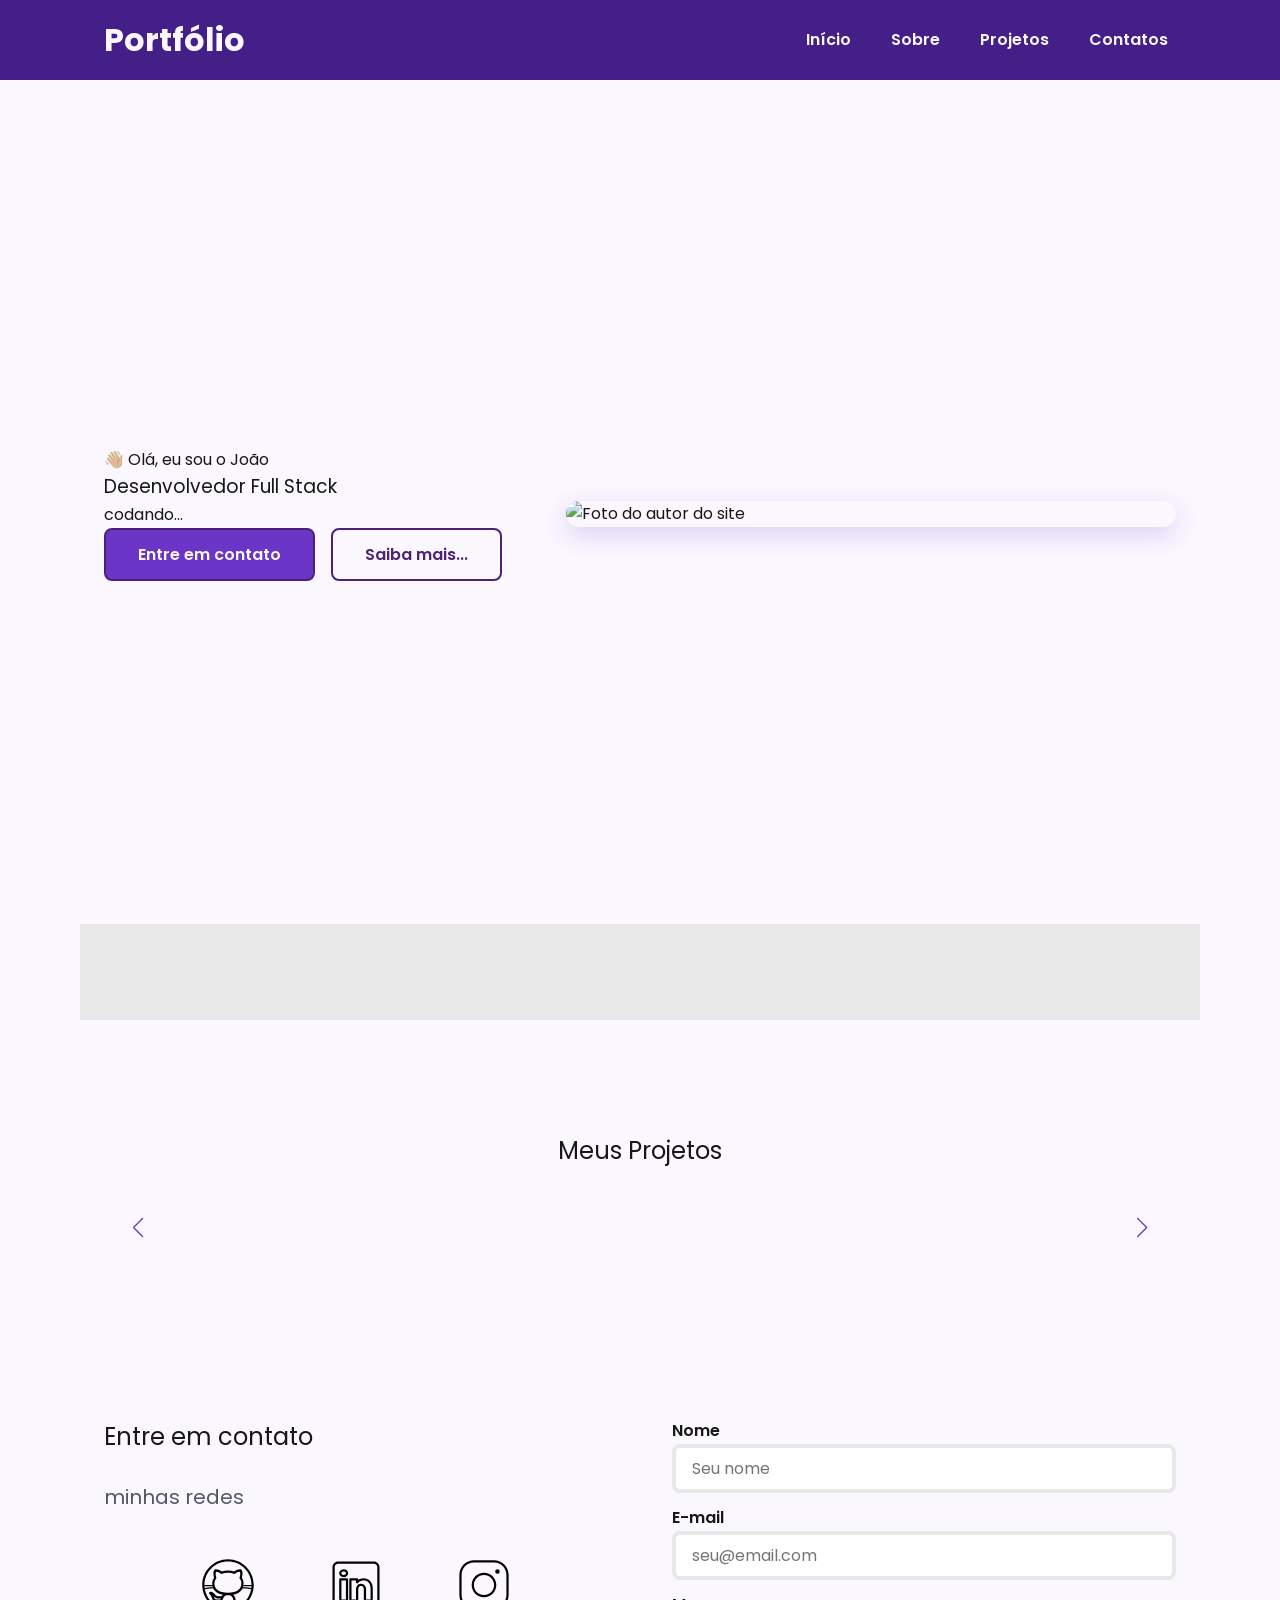
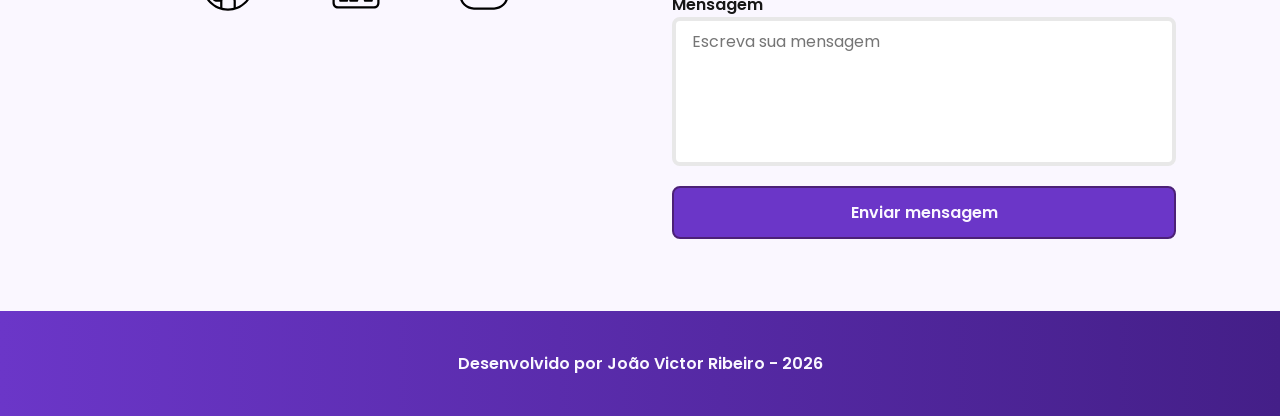
==== commit a924860f: "finalizado" ====
--- a/index.html
+++ b/index.html
@@ -3,26 +3,24 @@
 
 <head>
     <!-- Fontes do Google -->
-<link rel="preconnect" href="https://fonts.googleapis.com">
-<link rel="preconnect" href="https://fonts.gstatic.com" crossorigin>
- 
-  <!-- Fonte do Google - Poppins -->
-<link href="https://fonts.googleapis.com/css2?family=Poppins&display=swap" rel="stylesheet">
-   
-<meta charset="UTF-8">
+    <link rel="preconnect" href="https://fonts.googleapis.com">
+    <link rel="preconnect" href="https://fonts.gstatic.com" crossorigin>
+    <link href="https://fonts.googleapis.com/css2?family=Poppins&display=swap" rel="stylesheet">
+
+    <meta charset="UTF-8">
     <meta name="viewport" content="width=device-width, initial-scale=1.0">
+    <meta name="author" content="João Victor Ribeiro">
+    <meta name="description" content="Portfólio Pessoal do João Victor Ribeiro, desenvolvedor Full Stack especializado em criar experiências digitais incríveis. Conheça meus projetos e entre em contato.">
+    <meta name="robots" content="index, follow">
 
-    <meta name="author" content="João Victor Ribeiro">
+    <link rel="icon" type="image/svg+xml" href="./assets/img/favicon.svg">
 
-    <meta name="description" content="Portfólio Pessoal do João Victor Ribeiro, 
-                desenvolvedor Full Stack especializado em criar experiências 
-                digitais incríveis. Conheça meus projetos e entre em contato.">
-
-    <meta name="robots" content="index, follow">
-    <link rel="icon" type="image/svg+xml" href="./assets/img/favicon.svg">
-   
-   <!---Css principal --->
-   <link rel="stylesheet" href="./assets/css/styles.css">
+    <!-- SWIPER CSS -->
+    <link rel="stylesheet" href="https://cdn.jsdelivr.net/npm/swiper@11/swiper-bundle.min.css">
+    
+    <!---Css principal --->
+    <link rel="stylesheet" href="./assets/css/styles.css">
+    
     <title>Portfolio do João</title>
 </head>
 
@@ -31,182 +29,113 @@
     <header>
         <div class="menu-content">
             <a href="index.html" id="titulo">Portfólio</a>
-            <!--- Menu de navegação-->
             <nav>
                 <ul class="menu-list">
                     <li><a href="#hero">Início</a></li>
                     <li><a href="#about">Sobre</a></li>
                     <li><a href="#projects">Projetos</a></li>
-                    <li><a href="#contact">Contatos</a></li>
+                    <li><a href="#contacts">Contatos</a></li>
                 </ul>
-
             </nav>
         </div>
+    </header>
 
-    </header>
     <!--- Seção Principal da página-->
     <main>
-
+        <!--- HERO --->
         <section id="hero" class="section-container hero-container">
-
-
-            <!--- BOAS VINDAS-->
             <article>
                 <span>👋🏼 Olá, eu sou o João</span>
-                <h1> Desenvolvedor Full Stack</h1>
-                <p> codando...</p>
+                <h1>Desenvolvedor Full Stack</h1>
+                <p>codando...</p>
 
                 <div class="buttons-container">
-                    <a href="#contact" class="botao"> Entre em contato</a>
-                    <a href="#about" class="botao-outline"> Saiba mais...</a>
+                    <a href="#contacts" class="botao">Entre em contato</a>
+                    <a href="#about" class="botao-outline">Saiba mais...</a>
                 </div>
             </article>
 
-            <!---- Imagem da Seção Hero-->
             <figure class="hero-image">
-                <img src="./assets/img/foto_dev_man.svg" alt="Foto do autor do site" class="float-animation">
+                <img src="./assets/img/studying.gif" alt="Foto do autor do site" class="float-animation">
             </figure>
-
         </section>
 
-        <section id="about" class="section-container about-container">
+        <!--- ABOUT --->
+        <section id="about" class="section-container about-container about">
+            <!-- O JS injeta o HTML aqui -->
+        </section>
 
-            <!--- Imagem da Seção About-->
-            <figure class="about-image">
-                <img src="./assets/img/avatar_dev_man.svg" alt="Foto perfil do autor do site">
-            </figure>
+        <!--- PROJETOS / SWIPER --->
+        <section id="projects" class="section-container projects-container">
+            <h2>Meus Projetos</h2>
 
+            <!-- Swiper Container -->
+            <div class="swiper projects-swiper">
+                <!-- Os slides entram aqui pelo JS -->
+                <div class="swiper-wrapper"></div>
 
-                <!---Conteúdo da Seção about-->
-                <article class="about-content">
-                    <h2> Sobre mim</h2>
-                    <p> Lorem ipsum dolor sit amet consectetur, adipisicing elit. Rem, expedita. Magnam labore
-                        accusantium ipsum quae velit atque ad! Saepe quibusdam, omnis debitis repudiandae id nobis! Quos
-                        recusandae ut similique facilis.</p>
+                <!-- Botões de Navegação -->
+                <div class="swiper-button-next"></div>
+                <div class="swiper-button-prev"></div>
 
-                    <!---Links-->
-                    <div class="about-buttons-data">
-                        <!---Links--->
-                        <div class="buttons-container" >
-                            <a href="https://github.com/jvribe" target="_blank" class="botao">Github</a>
-                            <a href="#" target="_blank" class="botao-outline">Curriculo</a>
-                        </div>
-                        <!--- Dados repo GITHUB --->
-                        <div class="data-container">
-                            <!--- numero seguidores-->
-                            <div class="data-item"> <span class="data-number">100</span>
-                                <span class="data-label">Seguidores</span>
-                            </div>
-                            <!--- numero repositorios publicos-->
-                            <div class="data-item"> <span class="data-number">10</span>
-                                <span class="data-label">Repositórios</span>
-                            </div>
+                <!-- Paginação -->
+                <div class="swiper-pagination"></div>
+            </div>
+        </section>
 
-                        </div>
-                </article>
-</section>
-                <!---Projetos--->
-                <section id="projects" class="section-container projects container">
-                    <h2>Meus Projetos</h2>
+        <!--- CONTATOS --->
+        <section id="contacts" class="section-container contact-container">
+            <article class="contact-info">
+                <h2>Entre em contato</h2>
+                <p>minhas redes</p>
+                
+                <div class="social-container">
+                    <a href="https://github.com/jvribe" target="_blank" class="social-icon" aria-label="Github">
+                        <img src="./assets/icons/social/github.svg" alt="Link para o GitHub">
+                    </a>
+                    <a href="https://linkedin.com/in/ribeirojv" target="_blank" class="social-icon" aria-label="Linkedin">
+                        <img src="./assets/icons/social/linkedin.svg" alt="Link para o LinkedIn">
+                    </a>
+                    <a href="https://instagram.com/" target="_blank" class="social-icon" aria-label="Instagram">
+                        <img src="./assets/icons/social/instagram.svg" alt="Link para o Instagram">
+                    </a>
+                </div>
+            </article>
+<form id="formulario" action="https://formsubmit.co/30830ce3692e7973bbbd6622d6effbd5" method="POST" class="contact-form">
+    <!-- Campos ocultos do FormSubmit (corrigidos com N) -->
+    <input type="hidden" name="_next" value="http://localhost:5500/success.html">
+    <input type="hidden" name="_captcha" value="false">
 
-                    <!-- Swiper Container -->
-                    <div class="swiper projects-swiper">
-                        <div class="swiper-wrapper">
+    <div class="form-field">
+        <label for="nome">Nome</label>
+        <input type="text" id="nome" name="nome" placeholder="Seu nome">
+        <span id="erro-nome" class="erro-msg"></span>
+    </div>
 
-                            <figure class="swiper-slide"> </figure>
+    <div class="form-field">
+        <label for="email">E-mail</label>
+        <input type="email" id="email" name="email" placeholder="seu@email.com">
+        <span id="erro-email" class="erro-msg"></span>
+    </div>
 
-                                <article class="project-card">
+    <div class="form-field">
+        <label for="mensagem">Mensagem</label>
+        <textarea id="mensagem" name="mensagem" rows="5" placeholder="Escreva sua mensagem"></textarea>
+        <span id="erro-mensagem" class="erro-msg"></span>
+    </div>
 
-                                    <!-- Ícone da Tecnologia padrão do projeto -->
-                                    <figure class="project-image">
-                                        <img src="./assets/icons/languages/github.svg" alt="Ícone do GitHub">
-                                    </figure>
-
-                                    <!-- Conteúdo do Projeto -->
-                                    <div class="project-content">
-
-                                        <h3>Projeto GitHub</h3>
-                                        <p>Projeto desenvolvido no GitHub</p>
-
-                                        <!-- Tags do Projeto -->
-                                        <div class="project-tags">
-                                            <span class="tag">GitHub</span>
-                                        </div>
-
-                                        <!-- Links do Projeto -->
-                                        <div class="project-buttons">
-                                            <a href="#" target="_blank" class="botao botao-sm">
-                                                GitHub
-                                            </a>
-                                            <a href="#" target="_blank" class="botao-outline botao-sm">
-                                                Deploy
-                                            </a>
-                                        </div>
-
-                                    </div>
-
-                                </article>
-
-                        </div>
-
-                    </div>
-
-                    <!-- Botões de Navegação -->
-                    <div class="swiper-button-next"></div>
-                    <div class="swiper-button-prev"></div>
-
-                    <!-- Paginação -->
-                    <div class="swiper-pagination"></div>
-
-                    </div>
-                </section>
-                <!---Seção de contato--->
-                <section id="contacts" class="section-container contact-container">
-                    <!---Redes Sociais--->
-                    <article class="contact-info">
-                        <h2>Entre em contato</h2>
-                        <p>minhas redes</p>
-                        <!---Links paras as redes--->
-                        <div class="social-container">
-                            <a href="https://github.com/jvribe" target="blank" class="social-icon" aria-label="Github">
-                                <img src="./assets/icons/social/github.svg" alt="Link para o GitHub">
-                            </a>
-                        <div class="social-container">
-                            <a href="https://linkedin.com/in/ribeirojv" target="blank" class="social-icon"
-                                aria-label="Linkedin">
-                                <img src="./assets/icons/social/linkedin.svg" alt="Link para o LinkedIn">
-                            </a>
-                            <div class="social-container">
-                            <a href="https://instagram.com/" target="blank" class="social-icon"
-                                aria-label="Linkedin">
-                                <img src="./assets/icons/social/instagram.svg" alt="Link para o Instagram">
-                            </a>
-                        </div>
-                    </article>
-
-                    <!---Formulario Contato-->
-                    <form id="formulario" action="#" method="post" class="contact-form">
-                        <div class="form-field">
-                            <label for="nome">Nome</label>
-                            <input type="text" id="nome" name="nome" placeholder="Seu nome" required>
-                        </div>
-                        <div class="form-field">
-                            <label for="email">E-mail</label>
-                            <input type="email" id="email" name="email" placeholder="seu@email.com" required>
-                        </div>
-                        <div class="form-field">
-                            <label for="mensagem">Mensagem</label>
-                            <textarea id="mensagem" name="mensagem" rows="5" placeholder="Escreva sua mensagem"
-                                required></textarea>
-                        </div>
-                        <button type="submit" class="botao">Enviar mensagem</button>
-                    </form>
-                </section>
+    <button type="submit" class="botao">Enviar mensagem</button>
+</form>
+        </section>
     </main>
 
     <footer>
         Desenvolvido por João Victor Ribeiro - 2026
     </footer>
+
+    <!-- SWIPER JS -->
+    <script src="https://cdn.jsdelivr.net/npm/swiper@11/swiper-bundle.min.js"></script>
+    <script src="./assets/js/script.js" defer></script>   
 </body>
 
 </html>
--- a/assets/css/styles.css
+++ b/assets/css/styles.css
@@ -255,12 +255,12 @@
   animation: float 3s ease-in-out infinite;
 }
 
+
 /* Seção About */
 
-/* Seção About */
-
 .about-container {
     display: flex;
+    background-color: var(--gray-200);
     flex-direction: row;
     align-items: center;
     gap: var(--spacing-2xl);
@@ -278,7 +278,8 @@
     width: 100%;
     max-width: 22rem;
     height: auto;
-    border-radius: var(--radius-xl);
+    border-radius: 50%;
+    border: 4px solid var(--purple-500);
     box-shadow: var(--shadow-lg);
     background-color: var(--purple-50);
 }
@@ -519,6 +520,8 @@
     gap: var(--spacing-2xl);
 }
 
+.about-content h2,
+.projects-container h2,
 .contact-info h2 {
     margin-bottom: var(--spacing-md);
 }
@@ -611,13 +614,12 @@
     color: var(--white);
 }
 
-/* seção sucesso */
-
+/* Seção Sucesso */
 .success-container {
     display: flex;
     justify-content: center;
     align-items: center;
-    min-height: calc(100vh - 12rem); /* Centraliza o card entre o header e o footer */
+    min-height: calc(100vh - 12rem);
     padding: var(--spacing-xl) var(--spacing-md);
 }
 
@@ -626,43 +628,48 @@
     flex-direction: column;
     align-items: center;
     text-align: center;
-    gap: var(--spacing-md);
-    max-width: 38rem;
-    width: 100%;
-    padding: var(--spacing-2xl) var(--spacing-xl);
-    background-color: var(--white);
-    border: 0.15rem solid var(--gray-200);
-    border-radius: var(--radius-xl);
-    box-shadow: var(--shadow-lg);
-}
-
-.success-icon {
+    gap: var(--spacing-sm);
+    max-width: 42rem;
+    width: 100%;
+}
+
+/* Círculo Roxo Claro de Fundo do Check */
+.success-icon-circle {
     display: flex;
     justify-content: center;
     align-items: center;
-    margin-bottom: var(--spacing-xs);
-}
-
-.success-icon img {
     width: 7rem;
-    height: auto;
-}
-
+    height: 7rem;
+    background-color: var(--purple-50);
+    border-radius: 50%;
+    margin-bottom: var(--spacing-sm);
+}
+
+.success-icon-circle svg {
+    width: 3.5rem;
+    height: 3.5rem;
+    color: var(--purple-800);
+}
+
+/* Título e Texto */
 .success-content h1 {
-    font-size: var(--text-2xl);
+    font-size: 2.25rem;
     font-weight: 700;
     color: var(--purple-900);
-}
-
-.success-content h2 {
+    line-height: 1.2;
+}
+
+.success-content p {
     font-size: var(--text-base);
-    font-weight: 400;
     color: var(--gray-400);
-    line-height: 1.6;
+    line-height: 1.5;
+    margin-top: var(--spacing-xs);
 }
 
 .success-content .botao {
-    margin-top: var(--spacing-sm);
+    margin-top: var(--spacing-md);
+    padding: 0.85rem 2.25rem;
+    border-radius: var(--radius-md);
 }
 
 /* Responsividade para telas menores */
@@ -674,4 +681,350 @@
     .success-content h1 {
         font-size: var(--text-xl);
     }
+}
+
+/* Resposividade Tablets */
+@media screen and (max-width: 1024px) {
+    .section-container {
+        padding: var(--spacing-lg) var(--spacing-md);
+    }
+
+    .section-container h1 {
+        font-size: var(--text-3xl);
+    }
+
+    .section-container h2 {
+        font-size: var(--text-2xl);
+    }
+
+    .section-container p {
+        font-size: var(--text-base);
+    }
+
+    .section-container span {
+        font-size: var(--text-lg);
+    }
+
+    .success-content h1 {
+        font-size: var(--text-3xl);
+    }
+
+    .success-content h2 {
+        font-size: var(--text-lg);
+    }
+
+    #titulo  { font-size: var(--text-xl); }
+@media screen and (max-width: 768px) {
+    .menu-list {
+        display: none;
+    }
+}
+
+.hero-container {
+    flex-direction: column-reverse;
+    text-align: center;
+    gap: var(--spacing-lg);
+    min-height: 60vh;
+}
+
+.hero-content,
+.hero-image {
+    width: 90%;
+}
+
+.hero-image img {
+    object-fit: cover;
+}
+
+.hero-container .buttons-container {
+    margin-top: var(--spacing-md);
+    justify-content: center;
+    width: 100%;
+}
+.hero-container .botao,
+.hero-container .botao-outline {
+    padding: 0.75rem 1.5rem;
+    font-size: var(--text-base);
+    white-space: nowrap;
+}
+
+/* Reponsividade seção About */
+
+.about-container {
+    flex-direction: column;
+    text-align: center;
+    gap: var(--spacing-lg);
+    margin: var(--spacing-lg);
+    padding: var(--spacing-lg);
+}
+.about-image{
+    display: flex;
+    flex: 1;
+    justify-content: center;
+    width: 100%;
+}
+
+.about-image img {
+    width: 100%;
+    max-width: 16rem;
+}
+.about-content {
+    width: 100%;
+}
+
+.about-content .buttons-container {
+    justify-content: center;
+    width: 100%;
+}
+.about-buttons-data {
+    flex-direction: column;
+    gap: var(--spacing-md);
+    align-items: stretch;
+}
+
+.about-buttons-data .botao{
+    margin-right: 0;
+}
+
+.data-container {
+    justify-content: center;
+    width: 100%;
+}
+/* Reponsividade seção Projects */
+.projects-container {
+    margin: var(--spacing-sm) var(--spacing-lg); 
+}
+.projects-swiper {
+    margin: 0;
+    padding: var(--spacing-sm) var(--spacing-xl) 2.5rem;
+}
+.project-card {
+    width: 100%;
+    height: 30rem;
+    min-height: 30rem;
+    max-height: 30rem;
+    max-width: 100%;
+}
+.project-content {
+    display: flex;
+    flex-direction: column;
+    justify-content: space-between;
+    height: 100%;
+}
+
+.project-content p {
+    flex: 1;
+    overflow-y: hidden;
+}
+
+.project-tags {
+    min-height: 2.5rem;
+    align-items: flex-start;
+}
+
+.swiper-wrapper {
+    align-items: stretch;
+}
+
+.swiper-slide {
+    display: flex;
+    height: auto;
+    justify-content: center;
+    align-items: stretch;
+}
+
+.swiper-button-next,
+.swiper-button-prev {
+    display: none;
+}
+
+/*responsividade seção Contact */
+.contact-container {
+    grid-template-columns: 1fr;
+    gap: var(--spacing-lg);
+    width: 90%;
+    margin: 0 auto;
+}
+
+/* Responsividade Sucesso */
+.success-container {
+    padding: var(--spacing-xl) var(--spacing-md);
+    min-height: calc(100vh - 10rem);
+}
+.success-content {
+    gap: var(--spacing-lg);
+    max-width: 35rem;
+}
+
+.success-icon {
+    width: 6rem;
+    height: 6rem;
+}
+
+.success-icon img {
+    width: 5rem;
+    height: 5rem;
+}
+}
+
+/*Reponsividade Celular*/
+@media screen and (max-width: 480px) {
+    /* Ajuste geral de espaçamentos da página */
+    .section-container {
+        padding: var(--spacing-md) var(--spacing-xs);
+    }
+
+    /* --- HERO --- */
+    .hero-container {
+        min-height: auto;
+        padding-top: var(--spacing-lg);
+        gap: var(--spacing-md);
+    }
+
+    .hero-content h1 {
+        font-size: var(--text-2xl); /* Reduz o título principal */
+    }
+
+    .hero-content span {
+        font-size: var(--text-base);
+    }
+
+    .hero-content p {
+        font-size: var(--text-base); /* Texto do parágrafo ajustado */
+    }
+
+    .hero-image img {
+        max-width: 14rem; /* Controla o tamanho da imagem no topo */
+    }
+
+    /* Botões empilhados em celulares pequenos */
+    .buttons-container {
+        flex-direction: column;
+        width: 100%;
+        gap: var(--spacing-xs);
+    }
+
+    .buttons-container .botao,
+    .buttons-container .botao-outline {
+        width: 100%;
+        padding: 0.625rem 1rem;
+        font-size: var(--text-sm);
+    }
+
+    /* --- ABOUT --- */
+    .about-container {
+        margin: 0;
+        gap: var(--spacing-md);
+    }
+
+    .about-image img {
+        max-width: 12rem; /* Imagem de perfil menor */
+    }
+
+    .about-content h2 {
+        font-size: var(--text-2xl);
+    }
+
+    .about-content p {
+        font-size: var(--text-base);
+    }
+
+    /* Estatísticas do GitHub no About */
+    .data-container {
+        gap: var(--spacing-md);
+    }
+
+    .data-number {
+        font-size: var(--text-xl);
+    }
+
+    .data-label {
+        font-size: var(--text-sm);
+    }
+
+    /* --- PROJECTS --- */
+    .projects-container {
+        margin: var(--spacing-md) 0;
+    }
+
+    .projects-container h2 {
+        font-size: var(--text-2xl);
+    }
+
+    .projects-swiper {
+        padding: var(--spacing-xs) 0 var(--spacing-xl);
+    }
+
+    .project-card {
+        height: auto;
+        min-height: 26rem;
+        max-height: none;
+    }
+
+    .project-image {
+        height: 8rem; /* Altura da imagem do projeto reduzida */
+    }
+
+    .project-image img {
+        max-width: 5rem;
+        max-height: 5rem;
+    }
+
+    .project-content {
+        padding: var(--spacing-sm);
+    }
+
+    .project-content h3 {
+        font-size: var(--text-base);
+    }
+
+    .project-content p {
+        font-size: var(--text-sm);
+    }
+
+    /* --- CONTACT --- */
+    .contact-info h2 {
+        font-size: var(--text-2xl);
+    }
+
+    .contact-info p {
+        font-size: var(--text-base);
+    }
+
+    .social-container {
+        gap: var(--spacing-sm);
+    }
+
+    .social-icon {
+        width: 3.25rem;
+        height: 3.25rem;
+        padding: 0.5rem;
+    }
+
+    form input,
+    form textarea {
+        font-size: var(--text-sm);
+        padding: 0.5rem;
+    }
+
+    /* --- SUCCESS PAGE --- */
+    .success-container {
+        padding: var(--spacing-md) var(--spacing-xs);
+    }
+
+    .success-content {
+        padding: var(--spacing-lg) var(--spacing-sm);
+    }
+
+    .success-icon img {
+        width: 4.5rem;
+    }
+
+    .success-content h1 {
+        font-size: var(--text-xl);
+    }
+
+    .success-content h2 {
+        font-size: var(--text-sm);
+    }
 }
